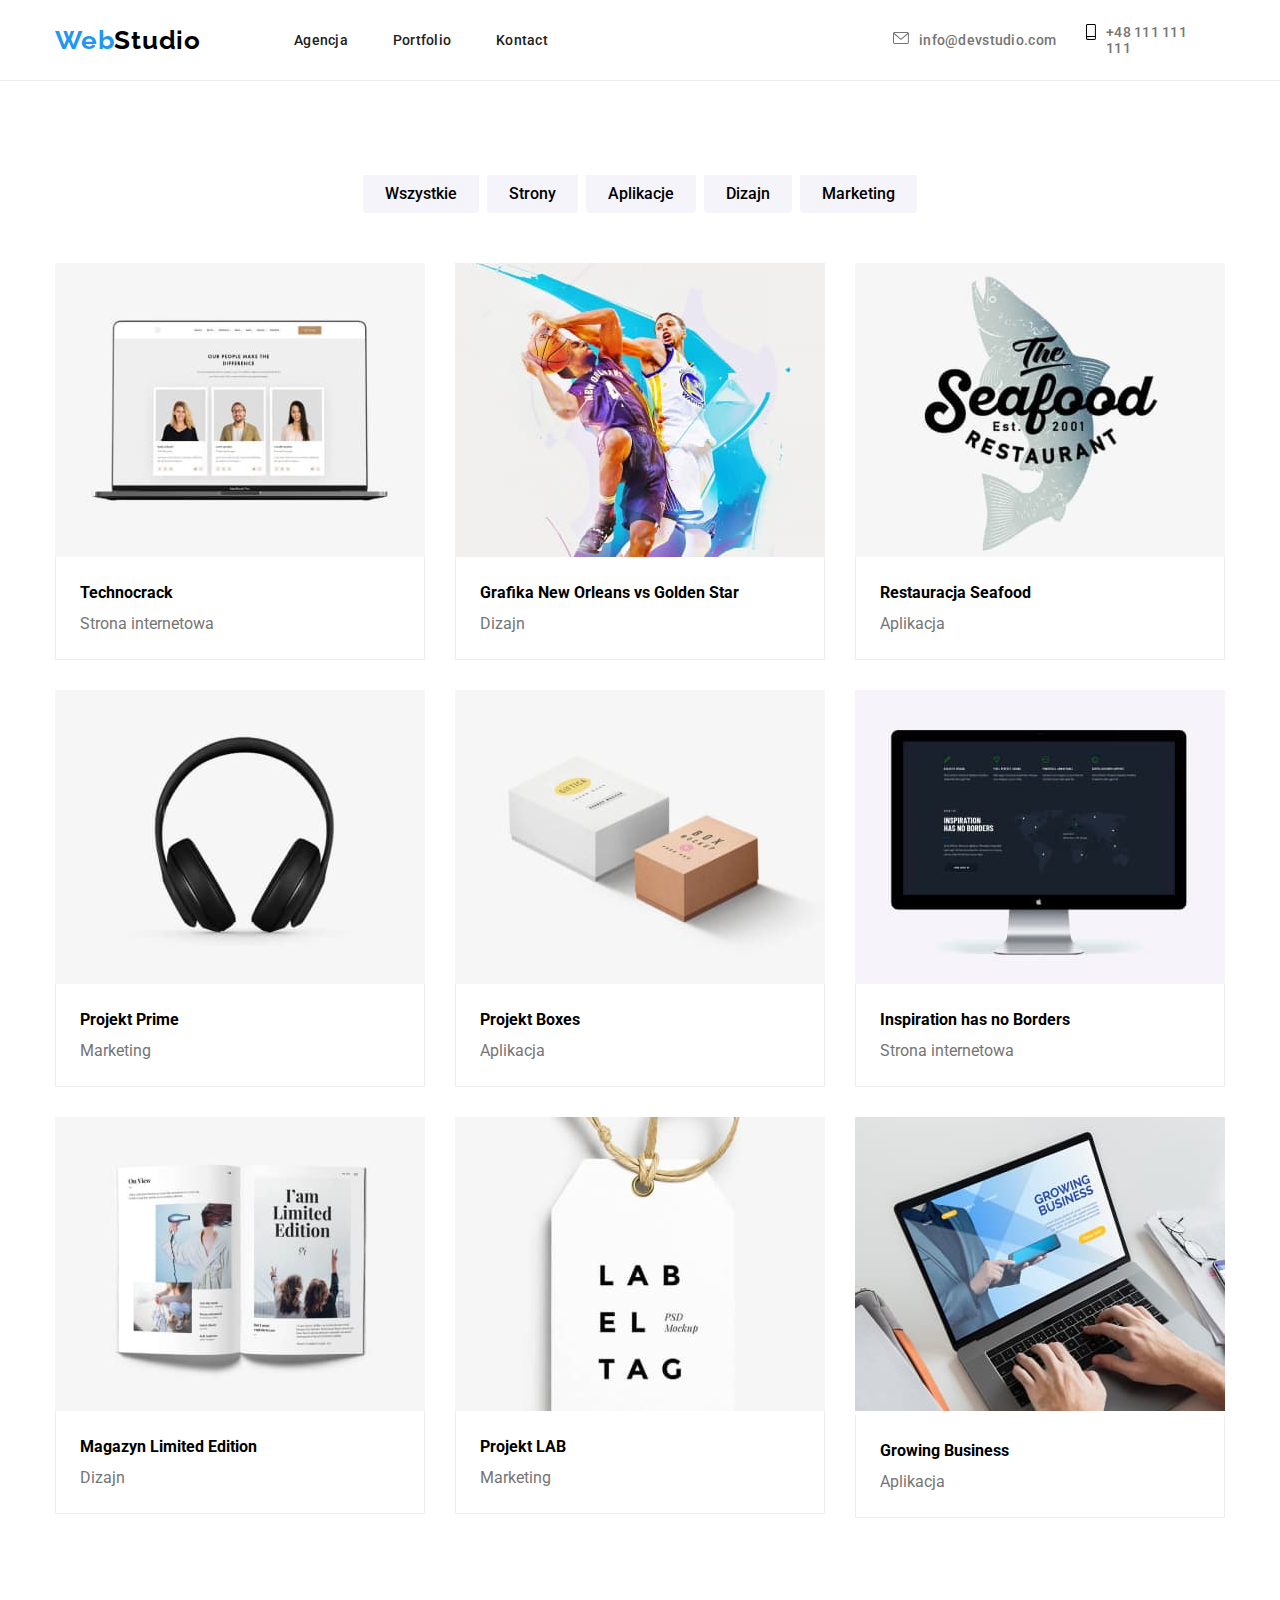
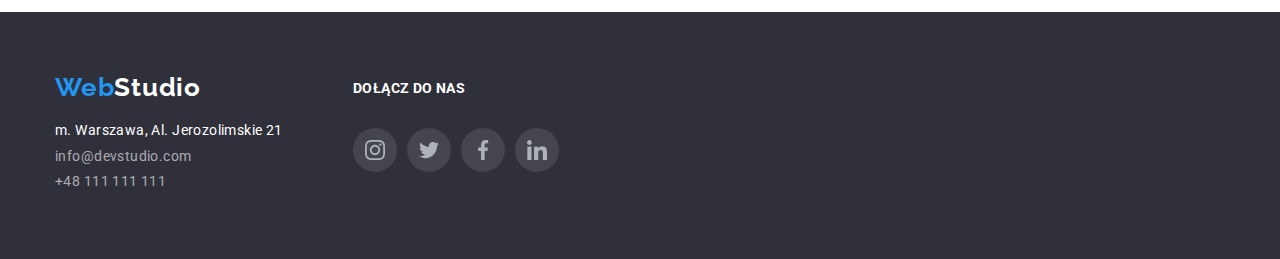
==== portfolio.html @ 049a0dd8 "start" ====
<!DOCTYPE html>
<html lang="pl">
  <head>
    <link
      rel="stylesheet"
      href="https://cdnjs.cloudflare.com/ajax/libs/modern-normalize/1.0.0/modern-normalize.min.css"
    />
    <link href="./css/styles.css" rel="stylesheet" />
    <link rel="preconnect" href="https://fonts.googleapis.com" />
    <link rel="preconnect" href="https://fonts.gstatic.com" crossorigin />
    <link
      href="https://fonts.googleapis.com/css2?family=Raleway:wght@700&family=Roboto:wght@400;500;700;900&display=swap"
      rel="stylesheet"
    />
    <title>Portfolio</title>
  </head>
  <body>
    <header class="header">
      <div class="container">
        <a class="logo-link" href="./index.html"
          ><span class="title">Web</span>Studio</a
        >
        <nav class="navigation">
          <ul class="list1">
            <li><a class="list1-link" href="#">Agencja</a></li>
            <li><a class="list1-link" href="./portfolio.html">Portfolio</a></li>
            <li><a class="list1-link" href="#">Kontact</a></li>
          </ul>
        </nav>
        <ul class="adres-list">
          <li>
            <a class="mail" href="mailto:info@devstudio.com">
              <svg class="envelope" height="12" width="16">
                <use href="./images/icons.svg#envelope"></use></svg
              >info@devstudio.com</a
            >
          </li>
          <li>
            <a class="phone" href="tel:+48111111111"
              ><svg class="smartphone" height="16" width="10">
                <use href="./images/icons.svg#smartphone"></use></svg
              >+48 111 111 111</a
            >
          </li>
        </ul>
      </div>
    </header>
    <main>
      <section class="container">
        <div class="section1-1">
          <ul class="section-buttons">
            <li><button class="button1-1" type="button">Wszystkie</button></li>
            <li><button class="button1-1" type="button">Strony</button></li>
            <li><button class="button1-1" type="button">Aplikacje</button></li>
            <li><button class="button1-1" type="button">Dizajn</button></li>
            <li><button class="button1-1" type="button">Marketing</button></li>
          </ul>
        </div>
      </section>
      <section class="container section">
        <div class="portfolio-section">
          <ul class="list1-2">
            <li>
              <figure class="list1-2-figure">
                <img
                  class="img"
                  src="images/img5.jpg"
                  width="370"
                  height="294"
                  alt="Laptop with open internet page"
                />
                <figcaption class="list1-2-figcaption">
                  <span class="figcaption2">Technocrack</span>
                  <p class="figcaption2-text">Strona internetowa</p>
                </figcaption>
              </figure>
            </li>
            <li>
              <figure class="list1-2-figure">
                <img
                  class="img"
                  src="images/img6.jpg"
                  width="370"
                  height="294"
                  alt="Two players of basktetball during game"
                />
                <figcaption class="list1-2-figcaption">
                  <span class="figcaption2"
                    >Grafika New Orleans vs Golden Star</span
                  >
                  <p class="figcaption2-text">Dizajn</p>
                </figcaption>
              </figure>
            </li>
            <li>
              <figure class="list1-2-figure">
                <img
                  class="img"
                  src="images/img7.jpg"
                  width="370"
                  height="294"
                  alt="Seafood restaurant logo"
                />
                <figcaption class="list1-2-figcaption">
                  <span class="figcaption2">Restauracja Seafood</span>
                  <p class="figcaption2-text">Aplikacja</p>
                </figcaption>
              </figure>
            </li>
            <li>
              <figure class="list1-2-figure">
                <img
                  class="img"
                  src="images/img8.jpg"
                  width="370"
                  height="294"
                  alt="Headphones"
                />
                <figcaption class="list1-2-figcaption">
                  <span class="figcaption2">Projekt Prime</span>
                  <p class="figcaption2-text">Marketing</p>
                </figcaption>
              </figure>
            </li>
            <li>
              <figure class="list1-2-figure">
                <img
                  class="img"
                  src="images/img9.jpg"
                  width="370"
                  height="294"
                  alt="two boxes"
                />
                <figcaption class="list1-2-figcaption">
                  <span class="figcaption2">Projekt Boxes</span>
                  <p class="figcaption2-text">Aplikacja</p>
                </figcaption>
              </figure>
            </li>
            <li>
              <figure class="list1-2-figure">
                <img
                  class="img"
                  src="images/img10.jpg"
                  width="370"
                  height="294"
                  alt="monitor screen"
                />
                <figcaption class="list1-2-figcaption">
                  <span class="figcaption2">Inspiration has no Borders</span>
                  <p class="figcaption2-text">Strona internetowa</p>
                </figcaption>
              </figure>
            </li>
            <li>
              <figure class="list1-2-figure">
                <img
                  class="img"
                  src="images/img11.jpg"
                  width="370"
                  height="294"
                  alt="open book"
                />
                <figcaption class="list1-2-figcaption">
                  <span class="figcaption2">Magazyn Limited Edition</span>
                  <p class="figcaption2-text">Dizajn</p>
                </figcaption>
              </figure>
            </li>
            <li>
              <figure class="list1-2-figure">
                <img
                  class="img"
                  src="images/img12.jpg"
                  width="370"
                  height="294"
                  alt="tag"
                />
                <figcaption class="list1-2-figcaption">
                  <span class="figcaption2">Projekt LAB</span>
                  <p class="figcaption2-text">Marketing</p>
                </figcaption>
              </figure>
            </li>
            <li>
              <figure class="list1-2-figure">
                <img
                  src="images/img13.jpg"
                  width="370"
                  height="294"
                  alt="Somebody working on laptop"
                />
                <figcaption class="list1-2-figcaption">
                  <span class="figcaption2">Growing Business</span>
                  <p class="figcaption2-text">Aplikacja</p>
                </figcaption>
              </figure>
            </li>
          </ul>
        </div>
      </section>
    </main>
    <footer class="footer1">
      <div class="container footer2">
        <div>
          <a class="logo-link1" href="./index.html"
            >Web<span class="title1">Studio</span></a
          >
          <div class="footer-adress">
            <ul class="footer-adres-list">
              <li>m. Warszawa, Al. Jerozolimskie 21</li>

              <li>
                <a class="mail1" href="mailto:info@devstudio.com"
                  >info@devstudio.com</a
                >
              </li>

              <li>
                <a class="phone1" href="tel:+48111111111">+48 111 111 111</a>
              </li>
            </ul>
          </div>
        </div>
        <div class="footer-links">
          <div>DOŁĄCZ DO NAS</div>
          <ul class="social-list-footer">
            <li>
              <a class="social-list-link-footer" href="#"><svg class="social-icon-footer" height="44" width="44">
                <use href="./images/icons.svg#instagram"></use>
              </svg></a>
            </li>
            <li>
              <a class="social-list-link-footer" href="#"><svg class="social-icon-footer" height="44" width="44">
                <use href="./images/icons.svg#twitter"></use>
              </svg></a>
            </li>
            <li>
              <a class="social-list-link-footer" href="#"><svg class="social-icon-footer" height="44" width="44">
                <use href="./images/icons.svg#facebook"></use>
              </svg></a>
            </li>
            <li>
              <a class="social-list-link-footer" href="#"><svg class="social-icon-footer" height="44" width="44">
                <use href="./images/icons.svg#linkedin"></use>
              </svg></a>
            </li>
          </ul>
        </div>
      </div>
    </footer>
  </body>
</html>
---- css/styles.css ----
:root {
  --white: #fff;
  --brand-color: #2196f3;
  --black: #000;
  --shadow: #2f303a;
  --shadow2: #212121;
}
body {
  color: #757575;
  background: var(--white);
  font-family: "Roboto", "raleway", sans-serif;
  font-weight: 400;
  margin: 0;
}
.container {
  max-width: 1200px;
  width: 100%;
  margin: 0 auto;
  padding: 0 15px;
}
.header > .container {
  height: 80px;
  display: flex;
  align-items: center;
}
.header {
  background: var(--white);
  border-bottom: 1px solid #ececec;
}
.title {
  color: var(--brand-color);
}
.headline4 {
  font-weight: 700;
  line-height: 1.17;
  color: var(--black);
  margin-bottom: 10px;
}
.logo-link {
  font-family: "Raleway";

  font-weight: 700;
  font-size: 26px;
  line-height: 1.17;
  letter-spacing: 0.03em;
  color: var(--black);
  text-decoration: none;
}
.section1 {
  height: 600px;
  display: flex;
  flex-direction: column;
  align-items: center;
  justify-content: center;
  background-image: linear-gradient(
      rgba(98, 100, 110, 0.4),
      rgba(98, 100, 110, 0.4)
    ),
    url("../images/Background.jpg");
  background-repeat: no-repeat;
  background-size: cover;
}
.section {
  padding-bottom: 94px;
}
.section > .section1 {
  max-width: 1600px;
  width: 100%;
  margin: 0 auto;
  padding: 0 15px;
}
.headline1 {
  font-weight: 900;
  font-size: 44px;
  line-height: 1.36;

  text-align: center;
  letter-spacing: 0.06em;
  text-transform: uppercase;

  color: var(--white);
  margin: 0;
}

.list1 {
  font-weight: 500;
  font-size: 14px;
  line-height: 1.17;
  letter-spacing: 0.02em;
  list-style: none;
  color: var(--shadow2);
  text-decoration: none;
  display: flex;
  justify-content: space-between;
  padding-left: 0;
  width: 254px;
}
.navigation {
  display: flex;
  margin-left: 93px;
}
.list1-link {
  text-decoration: none;
  color: var(--shadow2);
}

.list1 :hover {
  color: var(--brand-color);
  text-decoration: none;
}
.list1 :focus {
  color: var(--brand-color);
  text-decoration: none;
}
.button1 {
  background: var(--brand-color);

  cursor: pointer;

  font-weight: 700;
  font-size: 16px;
  line-height: 1.87;

  text-align: center;
  letter-spacing: 0.06em;

  color: var(--white);
  border-radius: 4px;
  border-style: none;
  height: 50px;
  width: 200px;
  margin-top: 30px;
}
.adres-list {
  display: flex;
  justify-content: space-between;
  align-items: center;
  line-height: 1.17;
  padding-left: 0%;
  margin-left: 345px;
  width: 321px;
}
.footer-adres-list {
  list-style: none;
  line-height: 1.17;
  display: flex;
  flex-direction: column;
  justify-content: space-around;
  padding-left: 0%;
}
.mail {
  font-weight: 500;
  font-size: 14px;
  letter-spacing: 0.02em;
  text-decoration: none;
  color: #757575;
  display: flex;
  fill: #757575;
}
.mail:hover {
  color: var(--brand-color);
  text-decoration: none;
  fill: var(--color2, #2196f3);
}
.mail:focus {
  color: var(--brand-color);
  text-decoration: none;
  fill: var(--color2, #2196f3);
}
.mail1:hover {
  color: var(--brand-color);
  text-decoration: none;
}
.mail1:focus {
  color: var(--brand-color);
  text-decoration: none;
}
.phone {
  font-weight: 500;
  font-size: 14px;
  letter-spacing: 0.02em;
  display: flex;
  color: #757575;
  text-decoration: none;
}
.phone:hover {
  color: var(--brand-color);
  text-decoration: none;
  fill: var(--color2, #2196f3);
}
.phone:focus {
  color: var(--brand-color);
  text-decoration: none;
  fill: var(--color2, #2196f3);
}
.phone1:hover {
  color: var(--brand-color);
  text-decoration: none;
}
.phone1:focus {
  color: var(--brand-color);
  text-decoration: none;
}

.headline2 {
  color: var(--black);
  text-align: center;
  font-weight: 700;
  font-size: 36px;
  line-height: 1.17;
  margin-top: 0px;
}
.list2 {
  list-style: none;
  text-align: left;
  line-height: 1.71;
  display: flex;

  padding-left: 0%;
  margin-top: 0px;
  margin-bottom: 0px;
}
.list2 li {
  text-decoration: none;
}
.list2 li:nth-child(1n + 2) {
  margin-left: 30px;
}
.headline3 {
  color: var(--black);
  text-align: center;
  font-weight: 700;
  font-size: 36px;
  line-height: 1.17;
  margin-bottom: 50px;
  margin-top: 94px;
}
.list3 {
  list-style: none;
  display: flex;
  justify-content: space-between;
  padding-left: 0%;
  margin-top: 50px;
}
.list3 li {
  text-decoration: none;
}
.list4 {
  text-align: center;
  list-style: none;
  display: flex;

  padding-left: 0%;
}
.list4 li {
  text-decoration: none;
  background-color: var(--white);
  box-shadow: 0px 1px 3px rgba(0, 0, 0, 0.12), 0px 1px 1px rgba(0, 0, 0, 0.14),
    0px 2px 1px rgba(0, 0, 0, 0.2);
  border-radius: 0px 0px 4px 4px;
}
.list4 li:nth-child(1n + 2) {
  margin-left: 30px;
}
.figure {
  margin: 0;
  margin-bottom: 30px;
}
.figcaption {
  font-weight: 500;
  text-align: center;
  color: var(--black);
  line-height: 1.17;
}
.figure-img {
  margin-bottom: 30px;
}
.figcaption-p {
  margin-top: 10px;
}
.section4 {
  background: #f5f4fa;
  display: flex;
  flex-direction: column;
  justify-content: space-around;
  padding-bottom: 94px;
}
.footer1 {
  background: var(--shadow);
  display: flex;
  flex-direction: column;
  justify-content: center;
  padding-top: 60px;
  padding-bottom: 60px;
}
.footer-adress {
  margin-top: 20px;
  font-size: 14px;
  line-height: 1.71;

  letter-spacing: 0.03em;

  color: var(--white);
  display: flex;
}
.footer-links {
  display: flex;
  flex-direction: column;
  justify-content: space-around;
  margin-left: 70px;

  font-family: "Roboto";
  font-style: normal;
  font-weight: 700;
  font-size: 14px;
  line-height: 16px;
  letter-spacing: 0.03em;
  color: var(--white);
}
.footer2 {
  display: flex;
}
.mail1 {
  text-decoration: none;
  color: rgba(255, 255, 255, 0.6);
}
.phone1 {
  text-decoration: none;
  color: rgba(255, 255, 255, 0.6);
}
.logo-link1 {
  font-family: "Raleway";

  font-weight: 700;
  font-size: 26px;
  line-height: 1.17;
  letter-spacing: 0.03em;
  color: var(--brand-color);
  text-decoration: none;
}
.title1 {
  color: var(--white);
}

.section-buttons {
  list-style: none;

  text-align: center;
  display: flex;
  justify-content: center;
  padding-left: 0%;
  padding-top: 94px;
  padding-bottom: 50px;
}
.button1-1 {
  font-weight: 500;
  font-family: "Roboto";
  border-style: none;
  background: #f5f4fa;
  cursor: pointer;
  line-height: 1.62;
  border-radius: 0px 0px 4px 4px;
  padding: 6px 22px 6px 22px;
}
.button1-1:active {
  background: var(--brand-color);
}
.section-buttons li:nth-child(1n + 2) {
  margin-left: 8px;
}
.button1-1:hover {
  color: var(--white);
  background-color: var(--brand-color);
  box-shadow: 0px 1px 3px rgba(0, 0, 0, 0.12), 0px 1px 1px rgba(0, 0, 0, 0.14),
    0px 2px 1px rgba(0, 0, 0, 0.2);
  border-radius: 0px 0px 4px 4px;
}

.button1-1:focus {
  color: var(--white);
  background-color: var(--brand-color);
  box-shadow: 0px 1px 3px rgba(0, 0, 0, 0.12), 0px 1px 1px rgba(0, 0, 0, 0.14),
    0px 2px 1px rgba(0, 0, 0, 0.2);
  border-radius: 0px 0px 4px 4px;
}

.figcaption1 {
  font-family: "Roboto";
  font-weight: 700;
  color: var(--black);
}
.figcaption2 {
  font-family: "Roboto";
  font-weight: 700;
  color: var(--black);
  line-height: 2;
  margin-left: 24px;
}
.figcaption2-text {
  line-height: 1.87;
  margin-left: 24px;
  margin-bottom: 20px;
}
.adres-list {
  list-style: none;
}
.portfolio-section {
  display: flex;
}
.list1-2 {
  list-style: none;
  display: flex;
  flex-wrap: wrap;
  justify-content: space-between;
  padding-left: 0px;
}
.list1-2 li:nth-child(-n + 6) {
  margin-bottom: 30px;
}
.list1-2-figure {
  background: #ffffff;
  margin-inline-start: 0px;
  margin-inline-end: 0px;
  margin-top: 0px;
  margin-bottom: 0px;
}
.list1-2 li :hover {
  box-shadow: 0px 1px 3px rgba(0, 0, 0, 0.12), 0px 1px 1px rgba(0, 0, 0, 0.14),
    0px 2px 1px rgba(0, 0, 0, 0.2);
  border-radius: 0px 0px 4px 4px;
}
.list1-2-figcaption {
  background: #ffffff;
  border-bottom: 1px solid #eeeeee;
  border-left: 1px solid #eeeeee;
  border-right: 1px solid #eeeeee;
  padding-top: 20px;
}
.logo-link:hover {
  color: var(--brand-color);
}
.logo-link:focus {
  color: var(--brand-color);
}
.logo-link1:hover {
  color: var(--white);
}
.logo-link1:focus {
  color: var(--white);
}
.img {
  display: block;
}
.adres-list li:first-child {
  margin-right: 30px;
}
.footer-adres-list li {
  margin-bottom: 9px;
}
ul {
  margin: 0;
  padding: 0;
}
h1 {
  margin: 0;
  padding: 0;
}
h2 {
  margin: 0;
  padding: 0;
}
h3 {
  margin: 0;
  padding: 0;
}
h4 {
  margin: 0;
  padding: 0;
}
p {
  margin: 0;
  padding: 0;
}
.list5 {
  display: flex;
  justify-content: space-around;
  padding-bottom: 94px;
  list-style: none;
}
.envelope {
  margin-right: 10px;
}
.smartphone {
  margin-right: 10px;
}

.social-list-link:hover,
.social-list-link:focus {
  background-color: #2196f3;
  fill: #ffffff;
}

.social-list-link {
  width: 44px;
  height: 44px;
  display: flex;
  justify-content: center;
  align-items: center;
  border-radius: 50%;
  background-color: #ffffff;
  fill: #afb1b8;
  margin-right: 10px;
}

.social-icon {
  width: 20px;
  height: 20px;
  display: flex;
  color: currentColor;
  justify-content: center;
  align-items: center;
}
.social-list {
  display: flex;
  justify-content: center;
  text-decoration: none;
  padding-top: 16px;
  padding-bottom: 18px;
}
.social-list-link-footer:hover,
.social-list-link-footer:focus {
  background-color: #2196f3;
  fill: #ffffff;
}

.social-list-link-footer {
  width: 44px;
  height: 44px;
  display: flex;
  justify-content: center;
  align-items: center;
  border-radius: 50%;
  background-color: rgba(255, 255, 255, 0.1);
  
  fill: #afb1b8;
  margin-right: 10px;
}

.social-icon-footer {
  width: 20px;
  height: 20px;
  display: flex;
  color: currentColor;
  justify-content: center;
  align-items: center;
}
.social-list-footer {
  display: flex;
  justify-content: center;
  text-decoration: none;
  padding-top: 16px;
  padding-bottom: 18px;
  list-style: none;
}

/*fill="#2196f3" style="fill: var(--color2, #2196f3)*/
.client-icon {
  width: 170px;
  height: 92px;
  border: 1px solid rgba(175, 177, 184, 1);
  border-radius: 4%;
  cursor: pointer;
  display: flex;
  justify-content: center;
  fill: #afb1b8;
}
.client-icon:hover,
.client-icon:focus {
  fill: #2196f3;
  border: 1px solid #2196f3;
}
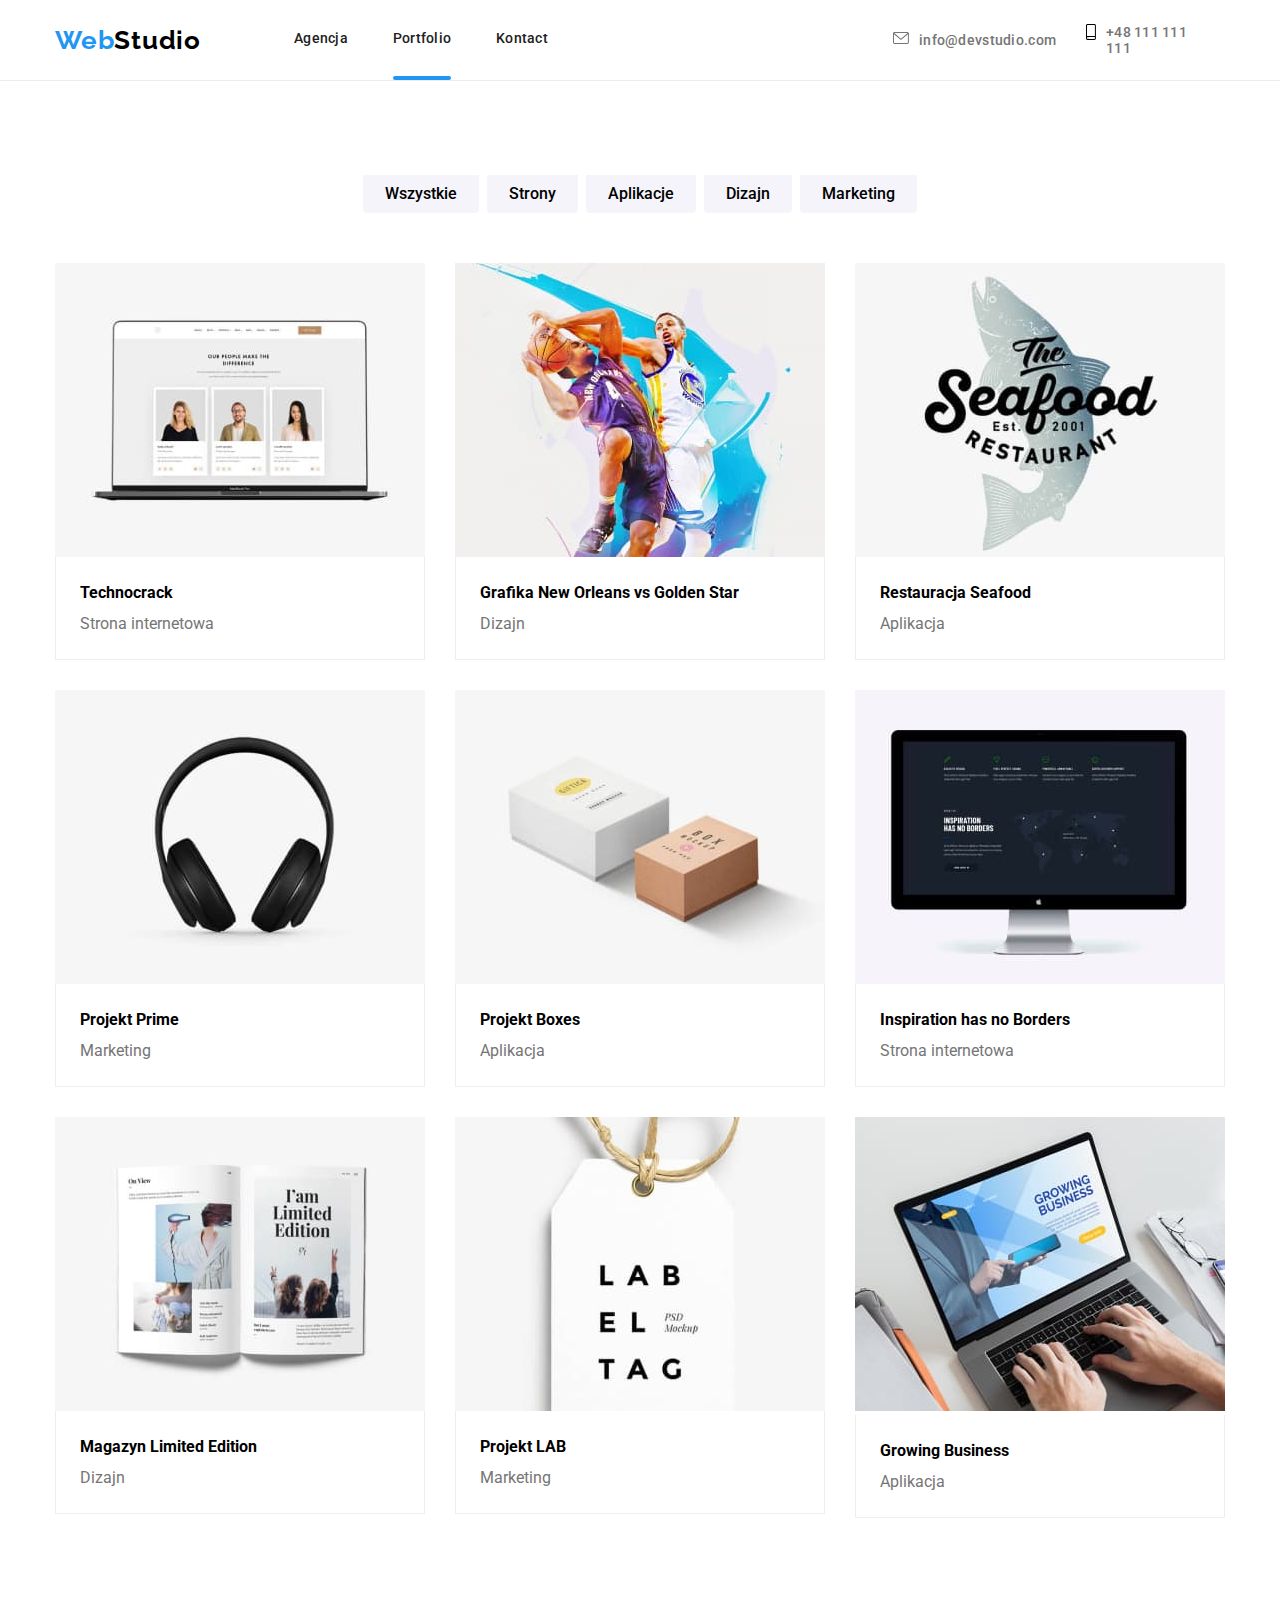
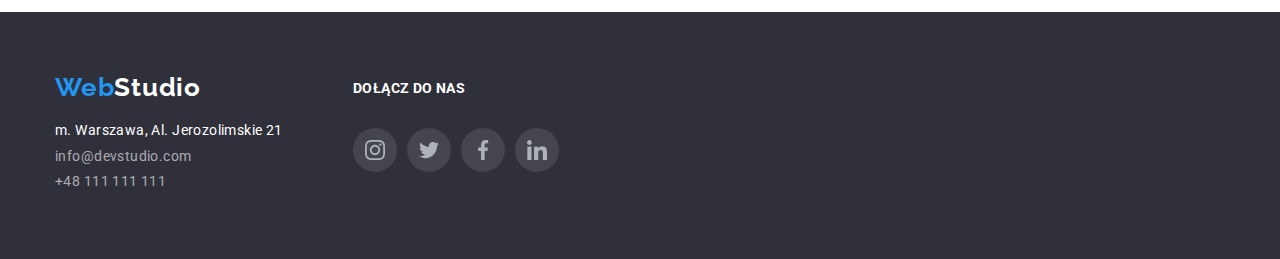
==== commit 8caff3cd: "321" ====
--- a/portfolio.html
+++ b/portfolio.html
@@ -22,24 +22,26 @@
         >
         <nav class="navigation">
           <ul class="list1">
-            <li><a class="list1-link" href="#">Agencja</a></li>
-            <li><a class="list1-link" href="./portfolio.html">Portfolio</a></li>
-            <li><a class="list1-link" href="#">Kontact</a></li>
+            <li><a class="list1-link index" href="./index.html">Agencja</a></li>
+            <li><a class="list1-link active" href="./portfolio.html">Portfolio</a></li>
+            <li><a class="list1-link contact" href="#">Kontact</a></li>
           </ul>
         </nav>
         <ul class="adres-list">
           <li>
             <a class="mail" href="mailto:info@devstudio.com">
               <svg class="envelope" height="12" width="16">
-                <use href="./images/icons.svg#envelope"></use></svg
-              >info@devstudio.com</a
+                <use href="./images/icons.svg#envelope"></use>
+              </svg>
+              info@devstudio.com</a
             >
           </li>
           <li>
             <a class="phone" href="tel:+48111111111"
               ><svg class="smartphone" height="16" width="10">
-                <use href="./images/icons.svg#smartphone"></use></svg
-              >+48 111 111 111</a
+                <use href="./images/icons.svg#smartphone"></use>
+              </svg>
+              +48 111 111 111</a
             >
           </li>
         </ul>
@@ -226,24 +228,32 @@
           <div>DOŁĄCZ DO NAS</div>
           <ul class="social-list-footer">
             <li>
-              <a class="social-list-link-footer" href="#"><svg class="social-icon-footer" height="44" width="44">
-                <use href="./images/icons.svg#instagram"></use>
-              </svg></a>
-            </li>
-            <li>
-              <a class="social-list-link-footer" href="#"><svg class="social-icon-footer" height="44" width="44">
-                <use href="./images/icons.svg#twitter"></use>
-              </svg></a>
-            </li>
-            <li>
-              <a class="social-list-link-footer" href="#"><svg class="social-icon-footer" height="44" width="44">
-                <use href="./images/icons.svg#facebook"></use>
-              </svg></a>
-            </li>
-            <li>
-              <a class="social-list-link-footer" href="#"><svg class="social-icon-footer" height="44" width="44">
-                <use href="./images/icons.svg#linkedin"></use>
-              </svg></a>
+              <a class="social-list-link-footer" href="#"
+                ><svg class="social-icon-footer" height="44" width="44">
+                  <use href="./images/icons.svg#instagram"></use>
+                </svg>
+              </a>
+            </li>
+            <li>
+              <a class="social-list-link-footer" href="#"
+                ><svg class="social-icon-footer" height="44" width="44">
+                  <use href="./images/icons.svg#twitter"></use>
+                </svg>
+              </a>
+            </li>
+            <li>
+              <a class="social-list-link-footer" href="#"
+                ><svg class="social-icon-footer" height="44" width="44">
+                  <use href="./images/icons.svg#facebook"></use>
+                </svg>
+              </a>
+            </li>
+            <li>
+              <a class="social-list-link-footer" href="#"
+                ><svg class="social-icon-footer" height="44" width="44">
+                  <use href="./images/icons.svg#linkedin"></use>
+                </svg>
+              </a>
             </li>
           </ul>
         </div>
--- a/css/styles.css
+++ b/css/styles.css
@@ -579,3 +579,59 @@
   fill: #2196f3;
   border: 1px solid #2196f3;
 }
+.active::after{
+  content: "";
+  display: block;
+  position: relative;
+  border-top: 4px solid var(--brand-color);
+  border-radius: 2px;
+  top: 30px;
+}
+.is-hidden {
+  opacity: 0;
+  visibility: none;
+  pointer-events: none;
+}
+
+.close-btn {
+  position: absolute;
+  background-color: #fff;
+  cursor: pointer;
+  top: 8px;
+  right: 8px;
+  border: 1px solid rgba(0, 0, 0, 0.1);
+  border-radius: 50%;
+}
+
+.close-btn,
+.x {
+  width: 30px;
+  height: 30px;
+}
+
+.modal {
+  position: absolute;
+  left: 50%;
+  top: 50%;
+  transform: translate(-50%, -50%)
+  scale(1.25);
+  background-color: #fff;
+  width: 528px;
+  height: 581px;
+  box-shadow: 0px 1px 3px rgba(0, 0, 0, 0.12), 0px 1px 1px rgba(0, 0, 0, 0.14),
+  0px 2px 1px rgba(0, 0, 0, 0.2);
+  border-radius: 4px;
+}
+
+.backdrop {
+  position: fixed;
+  left: 0;
+  top: 0;
+  width: 100%;
+  height: 100%;
+  background-color: rgba(0, 0, 0, 0.1);
+}
+:hover,
+:focus {
+  transition: 250ms cubic-bezier(0.4, 0, 0.2, 1);
+}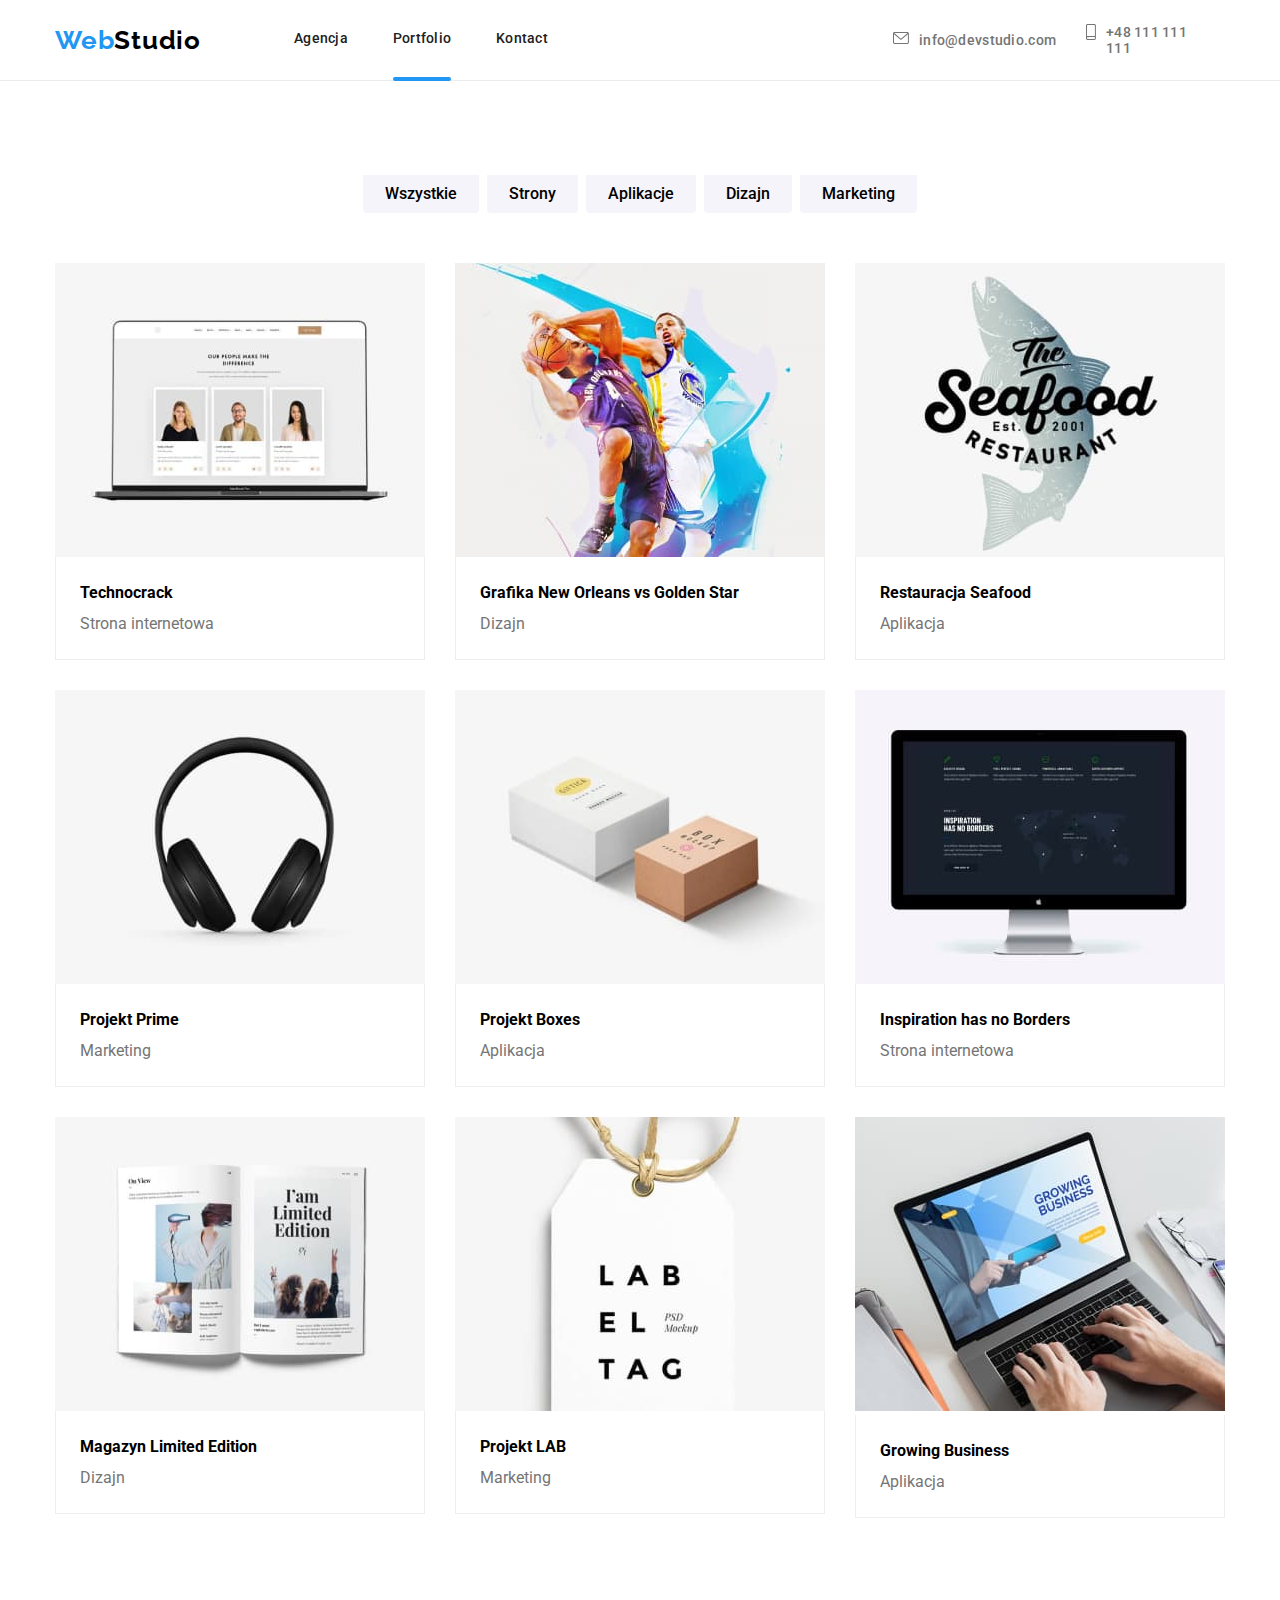
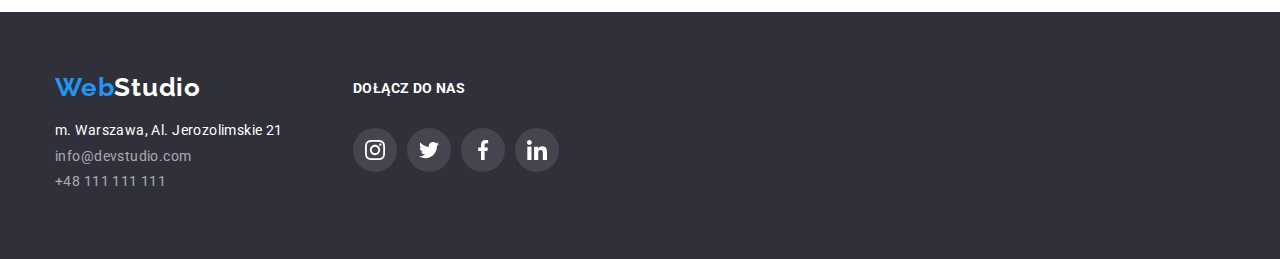
==== commit eb8c8cf7: "123456" ====
--- a/portfolio.html
+++ b/portfolio.html
@@ -23,7 +23,9 @@
         <nav class="navigation">
           <ul class="list1">
             <li><a class="list1-link index" href="./index.html">Agencja</a></li>
-            <li><a class="list1-link active" href="./portfolio.html">Portfolio</a></li>
+            <li>
+              <a class="list1-link active" href="./portfolio.html">Portfolio</a>
+            </li>
             <li><a class="list1-link contact" href="#">Kontact</a></li>
           </ul>
         </nav>
@@ -71,6 +73,14 @@
                   height="294"
                   alt="Laptop with open internet page"
                 />
+                <div class="overlay">
+                  <p>
+                    Technocrack jest popularną platformą wykorzystywaną do
+                    rozpowszechniania koronawirusa. Firmy wykorzystują tę
+                    platformę do celów szpiegowskich i ataków na
+                    niezabezpieczone serwery konkurencji
+                  </p>
+                </div>
                 <figcaption class="list1-2-figcaption">
                   <span class="figcaption2">Technocrack</span>
                   <p class="figcaption2-text">Strona internetowa</p>
@@ -86,6 +96,14 @@
                   height="294"
                   alt="Two players of basktetball during game"
                 />
+                <div class="overlay">
+                  <p>
+                    Technocrack jest popularną platformą wykorzystywaną do
+                    rozpowszechniania koronawirusa. Firmy wykorzystują tę
+                    platformę do celów szpiegowskich i ataków na
+                    niezabezpieczone serwery konkurencji
+                  </p>
+                </div>
                 <figcaption class="list1-2-figcaption">
                   <span class="figcaption2"
                     >Grafika New Orleans vs Golden Star</span
@@ -103,6 +121,14 @@
                   height="294"
                   alt="Seafood restaurant logo"
                 />
+                <div class="overlay">
+                  <p>
+                    Technocrack jest popularną platformą wykorzystywaną do
+                    rozpowszechniania koronawirusa. Firmy wykorzystują tę
+                    platformę do celów szpiegowskich i ataków na
+                    niezabezpieczone serwery konkurencji
+                  </p>
+                </div>
                 <figcaption class="list1-2-figcaption">
                   <span class="figcaption2">Restauracja Seafood</span>
                   <p class="figcaption2-text">Aplikacja</p>
@@ -118,6 +144,14 @@
                   height="294"
                   alt="Headphones"
                 />
+                <div class="overlay">
+                  <p>
+                    Technocrack jest popularną platformą wykorzystywaną do
+                    rozpowszechniania koronawirusa. Firmy wykorzystują tę
+                    platformę do celów szpiegowskich i ataków na
+                    niezabezpieczone serwery konkurencji
+                  </p>
+                </div>
                 <figcaption class="list1-2-figcaption">
                   <span class="figcaption2">Projekt Prime</span>
                   <p class="figcaption2-text">Marketing</p>
@@ -133,6 +167,14 @@
                   height="294"
                   alt="two boxes"
                 />
+                <div class="overlay">
+                  <p>
+                    Technocrack jest popularną platformą wykorzystywaną do
+                    rozpowszechniania koronawirusa. Firmy wykorzystują tę
+                    platformę do celów szpiegowskich i ataków na
+                    niezabezpieczone serwery konkurencji
+                  </p>
+                </div>
                 <figcaption class="list1-2-figcaption">
                   <span class="figcaption2">Projekt Boxes</span>
                   <p class="figcaption2-text">Aplikacja</p>
@@ -148,6 +190,14 @@
                   height="294"
                   alt="monitor screen"
                 />
+                <div class="overlay">
+                  <p>
+                    Technocrack jest popularną platformą wykorzystywaną do
+                    rozpowszechniania koronawirusa. Firmy wykorzystują tę
+                    platformę do celów szpiegowskich i ataków na
+                    niezabezpieczone serwery konkurencji
+                  </p>
+                </div>
                 <figcaption class="list1-2-figcaption">
                   <span class="figcaption2">Inspiration has no Borders</span>
                   <p class="figcaption2-text">Strona internetowa</p>
@@ -163,6 +213,14 @@
                   height="294"
                   alt="open book"
                 />
+                <div class="overlay">
+                  <p>
+                    Technocrack jest popularną platformą wykorzystywaną do
+                    rozpowszechniania koronawirusa. Firmy wykorzystują tę
+                    platformę do celów szpiegowskich i ataków na
+                    niezabezpieczone serwery konkurencji
+                  </p>
+                </div>
                 <figcaption class="list1-2-figcaption">
                   <span class="figcaption2">Magazyn Limited Edition</span>
                   <p class="figcaption2-text">Dizajn</p>
@@ -178,6 +236,14 @@
                   height="294"
                   alt="tag"
                 />
+                <div class="overlay">
+                  <p>
+                    Technocrack jest popularną platformą wykorzystywaną do
+                    rozpowszechniania koronawirusa. Firmy wykorzystują tę
+                    platformę do celów szpiegowskich i ataków na
+                    niezabezpieczone serwery konkurencji
+                  </p>
+                </div>
                 <figcaption class="list1-2-figcaption">
                   <span class="figcaption2">Projekt LAB</span>
                   <p class="figcaption2-text">Marketing</p>
@@ -192,6 +258,14 @@
                   height="294"
                   alt="Somebody working on laptop"
                 />
+                <div class="overlay">
+                  <p>
+                    Technocrack jest popularną platformą wykorzystywaną do
+                    rozpowszechniania koronawirusa. Firmy wykorzystują tę
+                    platformę do celów szpiegowskich i ataków na
+                    niezabezpieczone serwery konkurencji
+                  </p>
+                </div>
                 <figcaption class="list1-2-figcaption">
                   <span class="figcaption2">Growing Business</span>
                   <p class="figcaption2-text">Aplikacja</p>
--- a/css/styles.css
+++ b/css/styles.css
@@ -45,6 +45,9 @@
   letter-spacing: 0.03em;
   color: var(--black);
   text-decoration: none;
+  transition-property: color;
+  transition-duration: 250ms;
+  transition-timing-function: cubic-bezier(0.4, 0, 0.2, 1);
 }
 .section1 {
   height: 600px;
@@ -94,6 +97,7 @@
   justify-content: space-between;
   padding-left: 0;
   width: 254px;
+  transition: color;
 }
 .navigation {
   display: flex;
@@ -102,6 +106,9 @@
 .list1-link {
   text-decoration: none;
   color: var(--shadow2);
+  transition-property: color;
+  transition-duration: 250ms;
+  transition-timing-function: cubic-bezier(0.4, 0, 0.2, 1);
 }
 
 .list1 :hover {
@@ -156,6 +163,9 @@
   color: #757575;
   display: flex;
   fill: #757575;
+  transition-property: color, fill;
+  transition-duration: 250ms;
+  transition-timing-function: cubic-bezier(0.4, 0, 0.2, 1);
 }
 .mail:hover {
   color: var(--brand-color);
@@ -181,7 +191,11 @@
   letter-spacing: 0.02em;
   display: flex;
   color: #757575;
-  text-decoration: none;
+  fill: #757575;
+  text-decoration: none;
+  transition-property: color, fill;
+  transition-duration: 250ms;
+  transition-timing-function: cubic-bezier(0.4, 0, 0.2, 1);
 }
 .phone:hover {
   color: var(--brand-color);
@@ -244,6 +258,7 @@
 }
 .list3 li {
   text-decoration: none;
+  position: relative;
 }
 .list4 {
   text-align: center;
@@ -323,10 +338,16 @@
 .mail1 {
   text-decoration: none;
   color: rgba(255, 255, 255, 0.6);
+  transition-property: fill, color;
+  transition-duration: 250ms;
+  transition-timing-function: cubic-bezier(0.4, 0, 0.2, 1);
 }
 .phone1 {
   text-decoration: none;
   color: rgba(255, 255, 255, 0.6);
+  transition-property: color, fill;
+  transition-duration: 250ms;
+  transition-timing-function: cubic-bezier(0.4, 0, 0.2, 1);
 }
 .logo-link1 {
   font-family: "Raleway";
@@ -337,6 +358,9 @@
   letter-spacing: 0.03em;
   color: var(--brand-color);
   text-decoration: none;
+  transition-property: color;
+  transition-duration: 250ms;
+  transition-timing-function: cubic-bezier(0.4, 0, 0.2, 1);
 }
 .title1 {
   color: var(--white);
@@ -361,6 +385,9 @@
   line-height: 1.62;
   border-radius: 0px 0px 4px 4px;
   padding: 6px 22px 6px 22px;
+  transition-property: color, background-color, box-shadow, border-radius;
+  transition-duration: 250ms;
+  transition-timing-function: cubic-bezier(0.4, 0, 0.2, 1);
 }
 .button1-1:active {
   background: var(--brand-color);
@@ -416,6 +443,11 @@
 }
 .list1-2 li:nth-child(-n + 6) {
   margin-bottom: 30px;
+}
+.list1-2 li {
+  transition-property: box-shadow, border-radius;
+  transition-duration: 250ms;
+  transition-timing-function: cubic-bezier(0.4, 0, 0.2, 1);
 }
 .list1-2-figure {
   background: #ffffff;
@@ -423,8 +455,11 @@
   margin-inline-end: 0px;
   margin-top: 0px;
   margin-bottom: 0px;
-}
-.list1-2 li :hover {
+  overflow: hidden;
+  position: relative;
+  z-index: 1001;
+}
+.list1-2 li:hover {
   box-shadow: 0px 1px 3px rgba(0, 0, 0, 0.12), 0px 1px 1px rgba(0, 0, 0, 0.14),
     0px 2px 1px rgba(0, 0, 0, 0.2);
   border-radius: 0px 0px 4px 4px;
@@ -435,6 +470,8 @@
   border-left: 1px solid #eeeeee;
   border-right: 1px solid #eeeeee;
   padding-top: 20px;
+  z-index: 1002;
+  position: relative;
 }
 .logo-link:hover {
   color: var(--brand-color);
@@ -510,6 +547,9 @@
   background-color: #ffffff;
   fill: #afb1b8;
   margin-right: 10px;
+  transition-property: fill, background-color, color;
+  transition-duration: 250ms;
+  transition-timing-function: cubic-bezier(0.4, 0, 0.2, 1);
 }
 
 .social-icon {
@@ -541,9 +581,12 @@
   align-items: center;
   border-radius: 50%;
   background-color: rgba(255, 255, 255, 0.1);
-  
-  fill: #afb1b8;
+
+  fill: #fff;
   margin-right: 10px;
+  transition-property: fill, background-color;
+  transition-duration: 250ms;
+  transition-timing-function: cubic-bezier(0.4, 0, 0.2, 1);
 }
 
 .social-icon-footer {
@@ -573,23 +616,26 @@
   display: flex;
   justify-content: center;
   fill: #afb1b8;
+  transition-property: fill, border, background-color;
+  transition-duration: 250ms;
+  transition-timing-function: cubic-bezier(0.4, 0, 0.2, 1);
 }
 .client-icon:hover,
 .client-icon:focus {
   fill: #2196f3;
   border: 1px solid #2196f3;
 }
-.active::after{
+.active::after {
   content: "";
   display: block;
   position: relative;
   border-top: 4px solid var(--brand-color);
   border-radius: 2px;
-  top: 30px;
+  top: 31px;
 }
 .is-hidden {
   opacity: 0;
-  visibility: none;
+  visibility: hidden;
   pointer-events: none;
 }
 
@@ -607,31 +653,83 @@
 .x {
   width: 30px;
   height: 30px;
+  position: absolute;
+  left: 490px;
+  top: 8px;
+  background-color: #ffffff;
+  border: 1px solid rgba(0, 0, 0, 0.1);
+  border-radius: 50%;
+  font-size: 15px;
+  display: block;
+  justify-items: center;
 }
 
 .modal {
   position: absolute;
+  width: 528px;
+  min-height: 581px;
   left: 50%;
   top: 50%;
-  transform: translate(-50%, -50%)
-  scale(1.25);
-  background-color: #fff;
-  width: 528px;
-  height: 581px;
+  background: #ffffff;
   box-shadow: 0px 1px 3px rgba(0, 0, 0, 0.12), 0px 1px 1px rgba(0, 0, 0, 0.14),
-  0px 2px 1px rgba(0, 0, 0, 0.2);
+    0px 2px 1px rgba(0, 0, 0, 0.2);
   border-radius: 4px;
+  transition-property: transform, scale, opacity;
+  transform: translate(-50%, -50%);
+}
+.is-hidden .modal {
+  transform: translate(-50%);
+  transition: 250ms cubic-bezier(0.19, 1, 0.22, 1);
 }
 
 .backdrop {
   position: fixed;
+  top: 0;
   left: 0;
-  top: 0;
   width: 100%;
   height: 100%;
-  background-color: rgba(0, 0, 0, 0.1);
-}
-:hover,
-:focus {
-  transition: 250ms cubic-bezier(0.4, 0, 0.2, 1);
-}+  background-color: #e5e5e5;
+  background: rgba(0, 0, 0, 0.2);
+  transition: 250ms cubic-bezier(0.19, 1, 0.22, 1);
+  transition-property: scale, opacity, transform;
+}
+
+.overlay {
+  position: absolute;
+  top: 0;
+  left: 0;
+  width: 100%;
+  height: 100%;
+  background-color: var(--brand-color);
+  opacity: 90%;
+  transform: translatey(100%);
+  transition-duration: 250ms;
+  transition-property: transform;
+  transition-timing-function: cubic-bezier(0.4, 0, 0.2, 1);
+}
+.overlay p {
+  font-size: 18px;
+  line-height: 1.55;
+  letter-spacing: 0.03em;
+  color: #ffffff;
+  padding: 49px 24px 49px 24px;
+}
+.list1-2-figure:hover .overlay {
+  transform: translatey(0);
+}
+.box-overlay {
+  width: 370px;
+  height: 70px;
+  background: rgba(47, 48, 58, 0.8);
+  position: absolute;
+  bottom: 1%;
+  font-weight: 700;
+  font-size: 14px;
+  line-height: 1.14;
+  justify-content: center;
+  align-items: center;
+  letter-spacing: 0.03em;
+  text-transform: uppercase;
+  color: #fff;
+  display: flex;
+}
